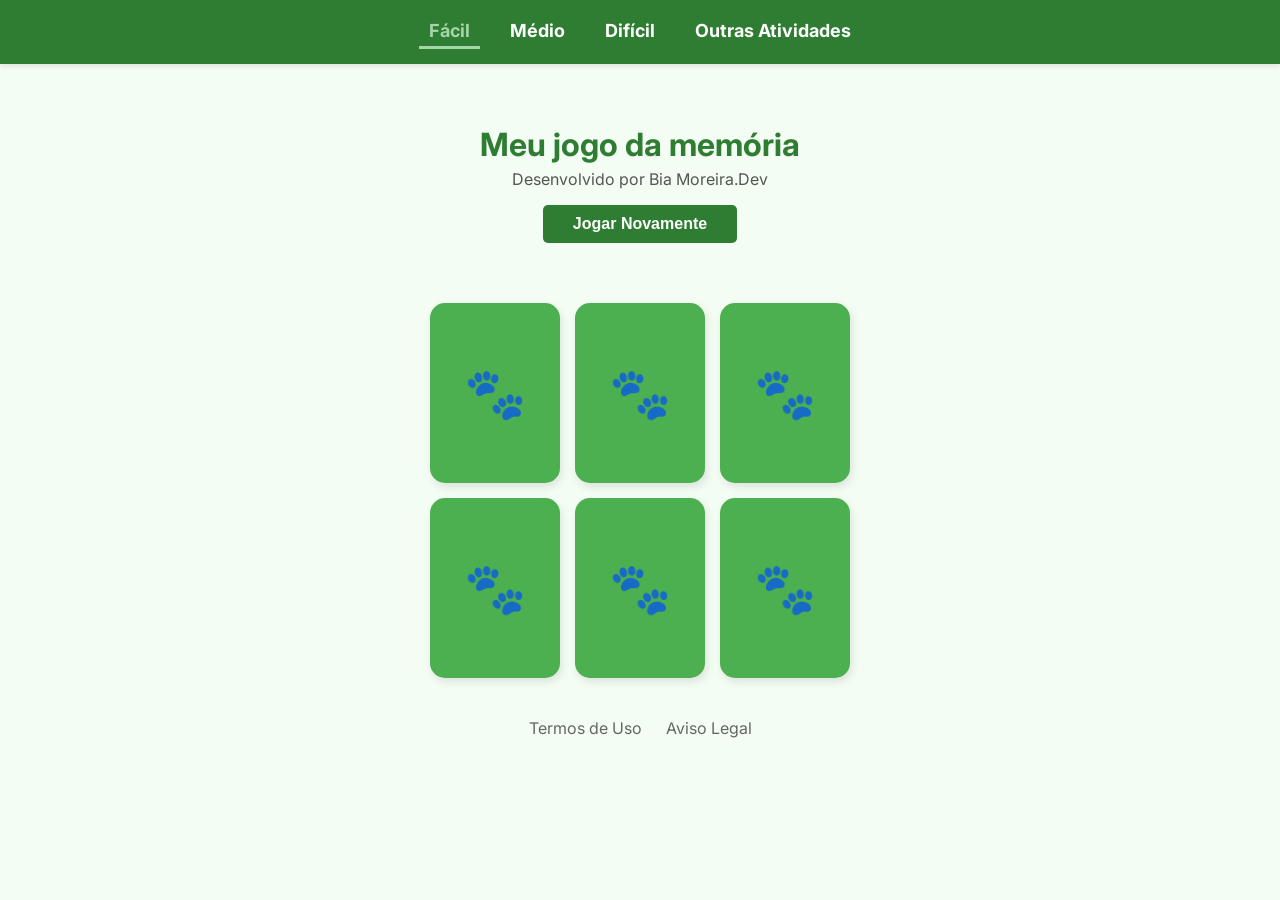
==== index.html @ 304348ff "App Pwa com jogos educativos Um Progressive Web App (PWA) de jogos educativos infantis, desenvolvido" ====
<!doctype html>
<html lang="pt-br">
  <head>
    <meta charset="UTF-8" />
    <meta name="viewport" content="width=device-width, initial-scale=1.0" />
    <title>Jogo da Memória - Fácil</title>
    <link rel="stylesheet" href="style.css" />
    <link
      href="https://fonts.googleapis.com/css2?family=Inter:wght@400;700&display=swap"
      rel="stylesheet"
    />
    <link rel="manifest" href="manifest.json" />

    <script>
      if ("serviceWorker" in navigator) {
        navigator.serviceWorker
          .register("sw.js")
          .then(() => console.log("App pronto para uso offline!"))
          .catch((err) => console.log("Erro ao registrar sw:", err));
      }
    </script>
  </head>
  <body>
    <nav class="barra-navegacao">
      <div class="nav-links">
        <a href="index.html" class="ativo">Fácil</a>
        <a href="#">Médio</a>
        <a href="#">Difícil</a>
        <a href="outrasatividades.html">Outras Atividades</a>
      </div>
    </nav>

    <main
      class="main-content"
      style="flex-direction: column; align-items: center"
    >
      <header class="cabecalho">
        <h1>Meu jogo da memória</h1>
        <p>Desenvolvido por Bia Moreira.Dev</p>
        <button id="btn-reiniciar" class="botao-memoria">
          Jogar Novamente
        </button>
      </header>

      <div class="tabuleiro" style="grid-template-columns: repeat(3, 130px)">
        <div class="carta" data-animal="gato">
          <div class="carta-conteudo">
            <div class="face face-capa">🐾</div>
            <div class="face face-imagem">
              <img
                src="1.png"
                alt="Gato"
                style="
                  width: 100%;
                  height: 100%;
                  border-radius: 15px;
                  object-fit: cover;
                "
              />
            </div>
          </div>
        </div>

        <div class="carta" data-animal="gato">
          <div class="carta-conteudo">
            <div class="face face-capa">🐾</div>
            <div
              class="face face-imagem"
              style="font-size: 20px; font-weight: bold; color: #333"
            >
              GATO
            </div>
          </div>
        </div>

        <div class="carta" data-animal="cachorro">
          <div class="carta-conteudo">
            <div class="face face-capa">🐾</div>
            <div class="face face-imagem">
              <img
                src="2.png"
                alt="Cachorro"
                style="
                  width: 100%;
                  height: 100%;
                  border-radius: 15px;
                  object-fit: cover;
                "
              />
            </div>
          </div>
        </div>

        <div class="carta" data-animal="cachorro">
          <div class="carta-conteudo">
            <div class="face face-capa">🐾</div>
            <div
              class="face face-imagem"
              style="font-size: 20px; font-weight: bold; color: #333"
            >
              CACHORRO
            </div>
          </div>
        </div>

        <div class="carta" data-animal="elefante">
          <div class="carta-conteudo">
            <div class="face face-capa">🐾</div>
            <div class="face face-imagem">
              <img
                src="3.png"
                alt="Animal 3"
                style="
                  width: 100%;
                  height: 100%;
                  border-radius: 15px;
                  object-fit: cover;
                "
              />
            </div>
          </div>
        </div>

        <div class="carta" data-animal="elefante">
          <div class="carta-conteudo">
            <div class="face face-capa">🐾</div>
            <div
              class="face face-imagem"
              style="font-size: 20px; font-weight: bold; color: #333"
            >
              ELEFANTE
            </div>
          </div>
        </div>
      </div>
    </main>

    <script src="script.js"></script>
    <div id="modal-parabens" class="modal" style="display: none">
      <div class="modal-conteudo">
        <h2>🌟 PARABÉNS! 🌟</h2>
        <p>Você encontrou todos os pares!</p>
        <button onclick="reiniciarJogo()" class="botao-memoria">
          Jogar Novamente
        </button>
      </div>
    </div>

    <script src="script.js"></script>
    <footer style="text-align: center; padding: 20px">
      <a
        href="termos.html"
        style="color: #666; text-decoration: none; margin: 0 10px"
        >Termos de Uso</a
      >
      <a
        href="disclaimer.html"
        style="color: #666; text-decoration: none; margin: 0 10px"
        >Aviso Legal</a
      >
    </footer>
  </body>
</html>
---- style.css ----
/* ========================================================= */
/* 1. BASE E BARRA VERDE (COM AS SUAS CLASSES)               */
/* ========================================================= */
body {
    font-family: 'Inter', sans-serif;
    background-color: #f4fdf4;
    margin: 0;
    padding: 0;
    display: flex;
    flex-direction: column;
    align-items: center;
    overflow-x: hidden;
}

.barra-navegacao {
    width: 100%;
    background-color: #2e7d32;
    box-shadow: 0 2px 5px rgba(0,0,0,0.1);
    margin-bottom: 20px;
    display: flex;
    justify-content: center;
}

.nav-links {
    display: flex;
    justify-content: center;
    gap: 20px;
    padding: 15px 10px;
    flex-wrap: wrap;
}

.nav-links a { 
    color: white; 
    text-decoration: none; 
    font-weight: bold; 
    font-size: 18px; 
    padding: 5px 10px;
    transition: 0.3s;
}

.nav-links a.ativo, 
.nav-links a:hover { 
    border-bottom: 3px solid #a5d6a7; 
    color: #a5d6a7; 
}

/* ========================================================= */
/* 2. ALINHAMENTO DO TÍTULO E LAYOUT GERAL                   */
/* ========================================================= */
.main-content {
    display: flex;
    justify-content: center;
    width: 100%;
    padding: 20px;
    box-sizing: border-box;
}

.centralizador-jogo {
    display: flex;
    flex-direction: column;
    align-items: flex-start; /* Alinha o título exatamente no começo do grid */
}

.titulo-jogo { 
    color: #2e7d32; 
    margin-top: 0; 
    margin-bottom: 20px; 
    font-size: 28px; 
}

.layout-horizontal { 
    display: flex !important; 
    gap: 25px; 
    align-items: flex-start; 
}

/* ========================================================= */
/* 3. GRIDS DO CAÇA-PALAVRAS (FÁCIL, MÉDIO E DIFÍCIL)        */
/* ========================================================= */
.grid-8x8 { display: grid !important; grid-template-columns: repeat(8, 45px); grid-template-rows: repeat(13, 45px); gap: 6px; background: #e8f5e9; padding: 12px; border-radius: 12px; border: 4px solid #2e7d32; }
.grid-8x8 .letra { width: 45px; height: 45px; font-size: 20px; }

.grid-10x15 { display: grid !important; grid-template-columns: repeat(10, 38px); grid-template-rows: repeat(15, 38px); gap: 5px; background: #e8f5e9; padding: 10px; border-radius: 10px; border: 3px solid #2e7d32; }
.grid-10x15 .letra { width: 38px; height: 38px; font-size: 18px; }

.grid-12x16 { display: grid !important; grid-template-columns: repeat(12, 32px); grid-template-rows: repeat(16, 32px); gap: 3px; background: #e8f5e9; padding: 8px; border-radius: 8px; border: 3px solid #2e7d32; }
.grid-12x16 .letra { width: 32px; height: 32px; font-size: 15px; }

.letra { background: white; display: flex; align-items: center; justify-content: center; font-weight: bold; cursor: pointer; border-radius: 4px; user-select: none; }
.letra.selecionada { background-color: #ffeb3b; }
.letra.correta { background-color: #4caf50 !important; color: white !important; }


.cabecalho {
    text-align: center;
    width: 100%;
    margin-bottom: 20px;
}

.cabecalho h1 { color: #2e7d32; margin-bottom: 5px; }
.cabecalho p { margin-top: 0; color: #555; }

/* O seu grid original */
.tabuleiro {
    display: grid !important;
    grid-template-columns: repeat(4, 130px); /* 4 colunas */
    gap: 15px;
    justify-content: center;
    margin-top: 20px;
    width: 100%;
}

/* Estrutura 3D para a carta girar */
.carta {
    width: 130px;
    height: 180px;
    perspective: 1000px; /* Dá o efeito de profundidade 3D */
    cursor: pointer;
}

.carta-conteudo {
    width: 100%;
    height: 100%;
    position: relative;
    transition: transform 0.6s;
    transform-style: preserve-3d; /* Permite o giro frente/verso */
}

/* Classe que o  JS provavelmente adiciona quando a carta é clicada */
.carta.virada .carta-conteudo {
    transform: rotateY(180deg);
}

/* Estilo comum para as duas faces (frente e verso) */
.face {
    position: absolute;
    width: 100%;
    height: 100%;
    backface-visibility: hidden; /* Esconde as costas da carta */
    display: flex;
    align-items: center;
    justify-content: center;
    border-radius: 15px;
    box-shadow: 2px 4px 8px rgba(0,0,0,0.1);
}

/* O verso da carta (com a patinha) */
.face-capa {
    background-color: #4caf50;
    font-size: 50px;
}

/* A frente da carta (com a imagem do animal ou texto) */
.face-imagem {
    background-color: white;
    transform: rotateY(180deg); /* Já fica virada de costas esperando a animação */
    border: 2px solid #4caf50;
    box-sizing: border-box;
    text-align: center;
}

/* Responsividade do Tabuleiro no celular */
@media (max-width: 768px) {
    .tabuleiro { grid-template-columns: repeat(2, 130px); }
}

/* ========================================================= */
/* 5. PAINEL LATERAL E BOTÕES                                */
/* ========================================================= */
.painel-lateral { background: white; padding: 20px; border-radius: 8px; border: 2px solid #2e7d32; width: 220px; box-sizing: border-box; }
.painel-lateral h3 { margin-top: 0; color: #2e7d32; }
.painel-lateral ul { list-style: none; padding: 0; }
.painel-lateral li { margin-bottom: 10px; font-weight: bold; }
.palavra-encontrada { text-decoration: line-through; color: #bbb; font-style: italic; }

.botao-jogar { background: #2e7d32; color: white; border: none; padding: 12px; width: 100%; border-radius: 5px; cursor: pointer; font-weight: bold; margin-top: 10px; font-size: 16px; }

.modal { display: none; position: fixed; top: 0; left: 0; width: 100%; height: 100%; background: rgba(0,0,0,0.8); justify-content: center; align-items: center; z-index: 1000; }
.modal-conteudo { background: white; padding: 30px; border-radius: 15px; text-align: center; }

/* ========================================================= */
/* 6. RESPONSIVO PARA CELULAR                                */
/* ========================================================= */
@media (max-width: 768px) {
    .layout-horizontal { flex-direction: column; align-items: center; gap: 15px; }
    .centralizador-jogo { align-items: center; } /* Centraliza o título no celular */
    .painel-lateral { width: 100%; max-width: 350px; }
    
    /* Encolhendo os grids para caber na tela */
    .grid-8x8 { grid-template-columns: repeat(8, 35px); grid-template-rows: repeat(13, 35px); padding: 8px; }
    .grid-8x8 .letra { width: 35px; height: 35px; font-size: 16px; }
    
    .grid-10x15 { grid-template-columns: repeat(10, 28px); grid-template-rows: repeat(15, 28px); gap: 3px; padding: 6px; }
    .grid-10x15 .letra { width: 28px; height: 28px; font-size: 14px; }
    
    .grid-12x16 { grid-template-columns: repeat(12, 23px); grid-template-rows: repeat(16, 23px); gap: 2px; padding: 5px; }
    .grid-12x16 .letra { width: 23px; height: 23px; font-size: 12px; }
    
    /* Memória com 2 colunas no celular */
    .container-memoria { grid-template-columns: repeat(2, 130px) !important; }
}

/* BOTÃO ESPECÍFICO PARA A MEMÓRIA */
.botao-memoria {
    background: #2e7d32; 
    color: white; 
    border: none; 
    padding: 10px 30px; 
    border-radius: 5px; 
    cursor: pointer; 
    font-weight: bold; 
    font-size: 16px; 
    margin: 10px auto 20px auto; 
    display: block; /* Garante que ele fique centralizado e pequeno */
}

/* =========================================
   ESTILOS DA PÁGINA "OUTRAS ATIVIDADES"
   ========================================= */

.container-menu {
  text-align: center;
  padding: 40px 20px;
  font-family: 'Inter', sans-serif;
}

.titulo-sessao {
  color: #388e3c; /* Aquele verde bonito do projeto */
  font-size: 32px;
  margin-bottom: 40px;
}

.menu-jogos {
  display: flex;
  justify-content: center;
  gap: 30px;
  flex-wrap: wrap; /* Faz os cartões descerem se a tela do celular for menor */
}

/* O visual do cartão branco com borda verde */
.card-jogo {
  background-color: #ffffff;
  border: 3px solid #388e3c;
  border-radius: 20px;
  padding: 30px 20px;
  width: 260px;
  text-decoration: none;
  color: #333;
  display: flex;
  flex-direction: column;
  align-items: center;
  box-shadow: 0 6px 12px rgba(0,0,0,0.1); /* Uma sombrinha leve para dar destaque */
  transition: transform 0.2s; /* Animação suave */
}

/* Efeito de pular quando passa o mouse ou toca */
.card-jogo:hover {
  transform: translateY(-8px);
}

.card-jogo h3 {
  margin: 15px 0 10px 0;
  font-size: 24px;
  color: #388e3c;
}

.card-jogo p {
  font-size: 16px;
  margin-bottom: 25px;
  color: #666;
}

.icone {
  font-size: 60px; /* Emojis bem grandes */
}

/* O botão de JOGAR */
 
.botao-jogar {
  width: 50%;           /* Define a metade do tamanho */
  display: block;        /* Garante que o botão se comporte como um bloco */
  margin: 0 auto 20px;   /* '0 auto' centraliza horizontalmente / '20px' dá espaço do fundo */
  
  /* Ajustes extras para ficar "bonitão" */
  padding: 12px 0;       /* Mais conforto para o clique */
  border-radius: 10px;   /* Formato de pílula, que combina com o tema infantil */
  font-size: 14px;
  text-align: center;
  border: none;
  cursor: pointer;
}

/* Os cartões de "Em breve" que eu criei*/
.bloqueado {
  opacity: 0.6;
  cursor: not-allowed;
  border-color: #999;
}

.bloqueado h3 {
  color: #777;
}

 

@media (max-width: 600px) {
  /* Arruma o menu verde para os links não ficarem espremidos */
  .nav-links {
    display: flex !important;
    flex-wrap: wrap !important;
    justify-content: center !important;
    gap: 15px !important;
  }

  /* FORÇA o tabuleiro a ter 4 colunas exatas, sem vazar da tela */
  .tabuleiro {
    display: grid !important;
    grid-template-columns: repeat(4, 1fr) !important;
    gap: 6px !important; /* Espacinho pequeno entre as cartas */
    width: 100% !important;
    max-width: 100vw !important;
    padding: 10px !important;
    box-sizing: border-box !important;
    margin: 0 auto !important;
  }

  /* Esmaga as cartas para caberem nas 4 colunas e ficarem mais baixinhas */
  .carta {
    width: 100% !important;
    height: 85px !important; 
    margin: 0 !important; /* Tira qualquer margem antiga que esteja atrapalhando */
  }

  /* Ajusta o tamanho da patinha para o celular */
  .face-capa {
    font-size: 28px !important;
  }

  /* Ajusta o texto da carta virada (ex: CACHORRO) para não estourar a carta */
  .face-imagem {
    font-size: 10px !important;
    padding: 2px !important;
    word-break: break-word !important; /* Quebra a palavra no meio se for muito grande */
    line-height: 1.2 !important;
  }
}

/* =========================================
   PÁGINAS LEGAIS (Termos e Disclaimer)
   ========================================= */

/* Fundo consistente com o Login */
.body-legal {
    background: linear-gradient(135deg, #1b4d2e 0%, #0d2617 100%);
    min-height: 100vh;
    margin: 0;
    padding: 40px 20px; /* Espaço para não encostar no topo no mobile */
    font-family: 'Inter', sans-serif;
    display: flex;
    justify-content: center;
    align-items: flex-start; /* Alinha no topo para permitir scroll se o texto for longo */
}

/* Card de Conteúdo */
.card-legal {
    background: white;
    padding: 40px;
    border-radius: 30px;
    box-shadow: 0 20px 40px rgba(0,0,0,0.4);
    width: 100%;
    max-width: 800px; /* Um pouco mais largo para facilitar a leitura */
    animation: fadeIn 0.6s ease-out;
}

/* Títulos */
.card-legal h1 {
    color: #1b4d2e;
    font-size: 28px;
    margin-bottom: 25px;
    text-align: center;
    border-bottom: 2px solid #eee;
    padding-bottom: 15px;
}

.card-legal h2 {
    color: #2e7d32;
    font-size: 20px;
    margin-top: 25px;
    margin-bottom: 10px;
}

/* Texto e Parágrafos */
.card-legal p, .card-legal li {
    color: #444;
    font-size: 16px;
    line-height: 1.6; /* Espaçamento entre linhas para não cansar a vista */
    margin-bottom: 15px;
    text-align: justify;
}

/* Lista de itens */
.card-legal ul {
    padding-left: 20px;
    margin-bottom: 20px;
}

/* Botão Voltar (Estilo Pílula) */
.btn-voltar {
    display: inline-block;
    margin-top: 30px;
    padding: 12px 30px;
    background-color: #f5f5f5;
    color: #1b4d2e;
    text-decoration: none;
    border-radius: 50px;
    font-weight: bold;
    transition: background-color 0.3s, transform 0.2s;
    border: 1px solid #ddd;
}

.btn-voltar:hover {
    background-color: #eee;
    transform: translateX(-5px); /* Efeito de "voltar" */
}

/* Animação de entrada */
@keyframes fadeIn {
    from { opacity: 0; transform: translateY(10px); }
    to { opacity: 1; transform: translateY(0); }
}
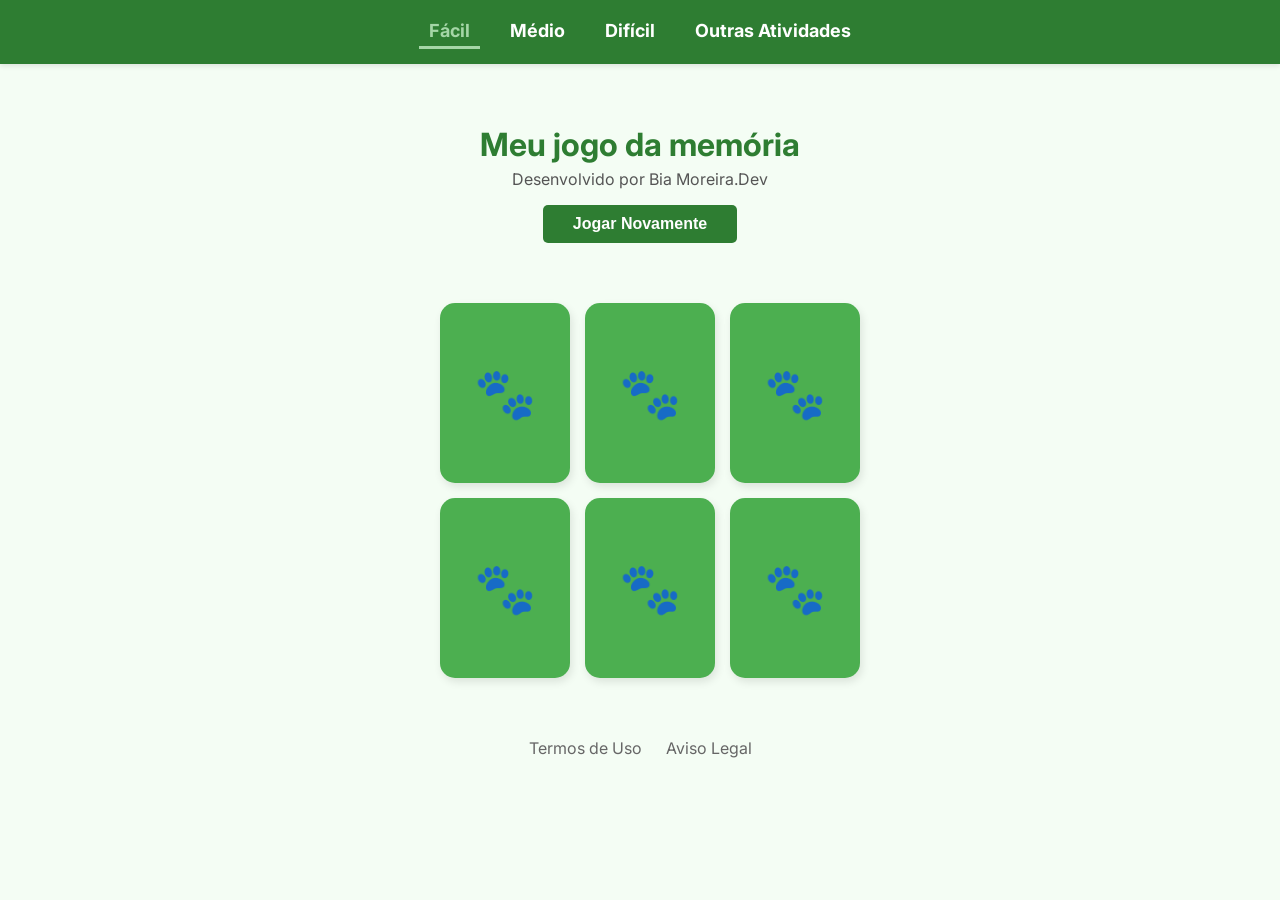
==== commit 0760e47f: "Update index.html" ====
--- a/index.html
+++ b/index.html
@@ -42,7 +42,7 @@
         </button>
       </header>
 
-      <div class="tabuleiro" style="grid-template-columns: repeat(3, 130px)">
+      <div class="tabuleiro">
         <div class="carta" data-animal="gato">
           <div class="carta-conteudo">
             <div class="face face-capa">🐾</div>
--- a/style.css
+++ b/style.css
@@ -102,12 +102,20 @@
 
 /* O seu grid original */
 .tabuleiro {
-    display: grid !important;
-    grid-template-columns: repeat(4, 130px); /* 4 colunas */
-    gap: 15px;
-    justify-content: center;
-    margin-top: 20px;
-    width: 100%;
+    display: grid;
+    /* Aqui está a mágica: 3 colunas iguais que se ajustam à tela */
+    grid-template-columns: repeat(3, 1fr); 
+    gap: 15px;             /* Espaço entre as cartas */
+    width: 95%;            /* Ocupa quase toda a largura do celular */
+    max-width: 400px;      /* Não deixa o jogo ficar gigante no computador */
+    margin: 20px auto;     /* Centraliza o tabuleiro na tela */
+}
+
+.carta {
+    aspect-ratio: 1 / 1;   /* Garante que a carta seja sempre um quadrado perfeito */
+    width: 100%;           /* A carta preenche o espaço da coluna do grid */
+    cursor: pointer;
+    perspective: 1000px;
 }
 
 /* Estrutura 3D para a carta girar */
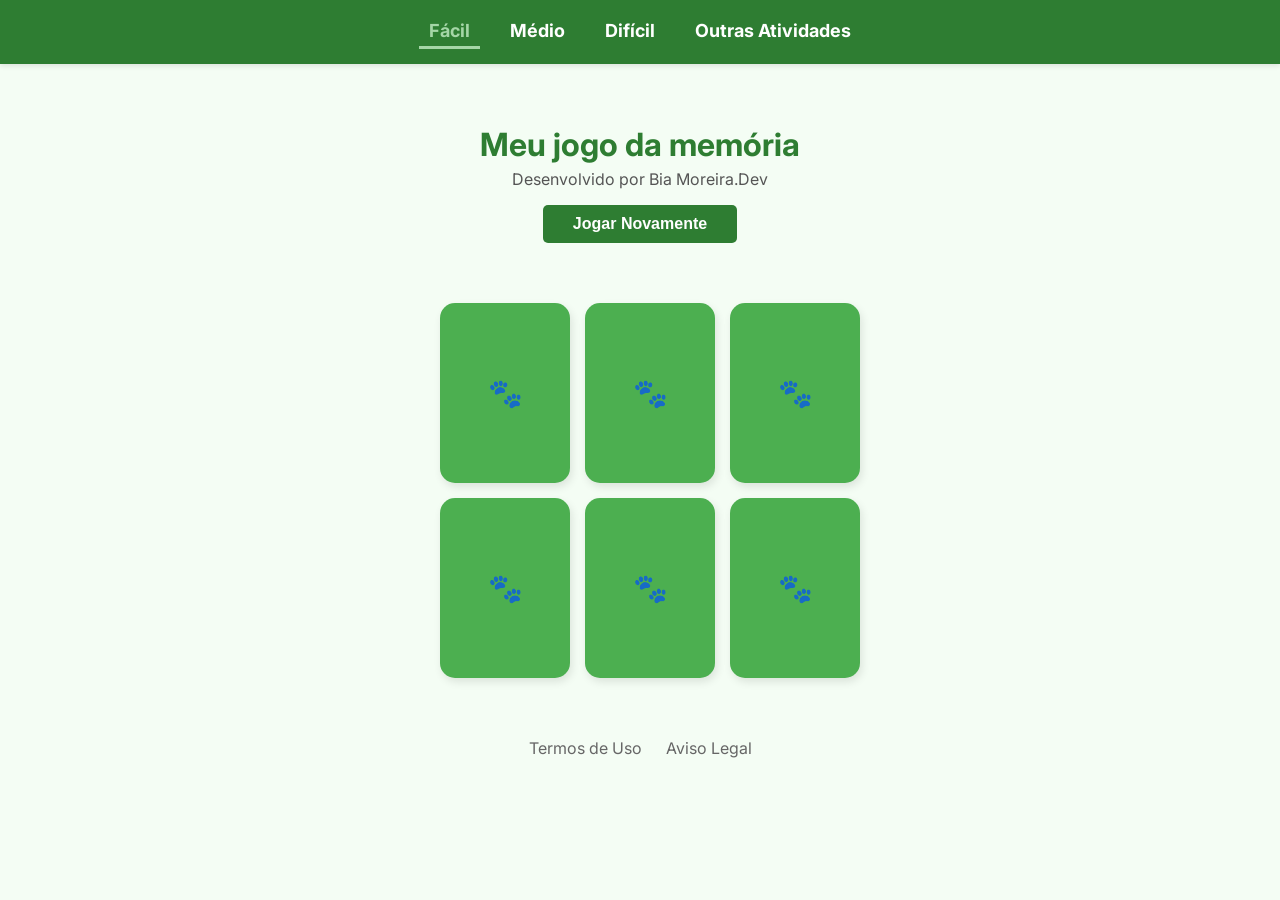
==== commit d09c00f9: "correção html" ====
--- a/index.html
+++ b/index.html
@@ -135,7 +135,8 @@
       </div>
     </main>
 
-    <script src="script.js"></script>
+    </main>
+
     <div id="modal-parabens" class="modal" style="display: none">
       <div class="modal-conteudo">
         <h2>🌟 PARABÉNS! 🌟</h2>
@@ -147,17 +148,10 @@
     </div>
 
     <script src="script.js"></script>
+
     <footer style="text-align: center; padding: 20px">
-      <a
-        href="termos.html"
-        style="color: #666; text-decoration: none; margin: 0 10px"
-        >Termos de Uso</a
-      >
-      <a
-        href="disclaimer.html"
-        style="color: #666; text-decoration: none; margin: 0 10px"
-        >Aviso Legal</a
-      >
+      <a href="termos.html" style="color: #666; text-decoration: none; margin: 0 10px">Termos de Uso</a>
+      <a href="disclaimer.html" style="color: #666; text-decoration: none; margin: 0 10px">Aviso Legal</a>
     </footer>
   </body>
 </html>
--- a/style.css
+++ b/style.css
@@ -311,8 +311,9 @@
 
  
 
+ 
 @media (max-width: 600px) {
-  /* Arruma o menu verde para os links não ficarem espremidos */
+  /* 1. Mantém seu menu organizado */
   .nav-links {
     display: flex !important;
     flex-wrap: wrap !important;
@@ -320,24 +321,30 @@
     gap: 15px !important;
   }
 
-  /* FORÇA o tabuleiro a ter 4 colunas exatas, sem vazar da tela */
+  /* 2. O TABULEIRO: Centralização Total */
   .tabuleiro {
     display: grid !important;
-    grid-template-columns: repeat(4, 1fr) !important;
-    gap: 6px !important; /* Espacinho pequeno entre as cartas */
+    /* Mantemos as 2 colunas que você gostou */
+    grid-template-columns: repeat(2, auto) !important; 
+    
+    /* Centraliza o conjunto das colunas na tela */
+    justify-content: center !important; 
+    /* Centraliza as cartas dentro de cada espaço */
+    justify-items: center !important;   
+    
+    gap: 20px !important;
     width: 100% !important;
-    max-width: 100vw !important;
-    padding: 10px !important;
-    box-sizing: border-box !important;
-    margin: 0 auto !important;
+    margin: 30px 0 !important; /* Espaço em cima e embaixo */
+    padding: 0 !important;
   }
 
-  /* Esmaga as cartas para caberem nas 4 colunas e ficarem mais baixinhas */
+  /* 3. AS CARTAS: Tamanho controlado para não esticar */
   .carta {
-    width: 100% !important;
-    height: 85px !important; 
-    margin: 0 !important; /* Tira qualquer margem antiga que esteja atrapalhando */
+    width: 140px !important;  /* Tamanho ideal para 2 colunas no celular */
+    height: 140px !important;
+    aspect-ratio: 1 / 1 !important;
   }
+}
 
   /* Ajusta o tamanho da patinha para o celular */
   .face-capa {
